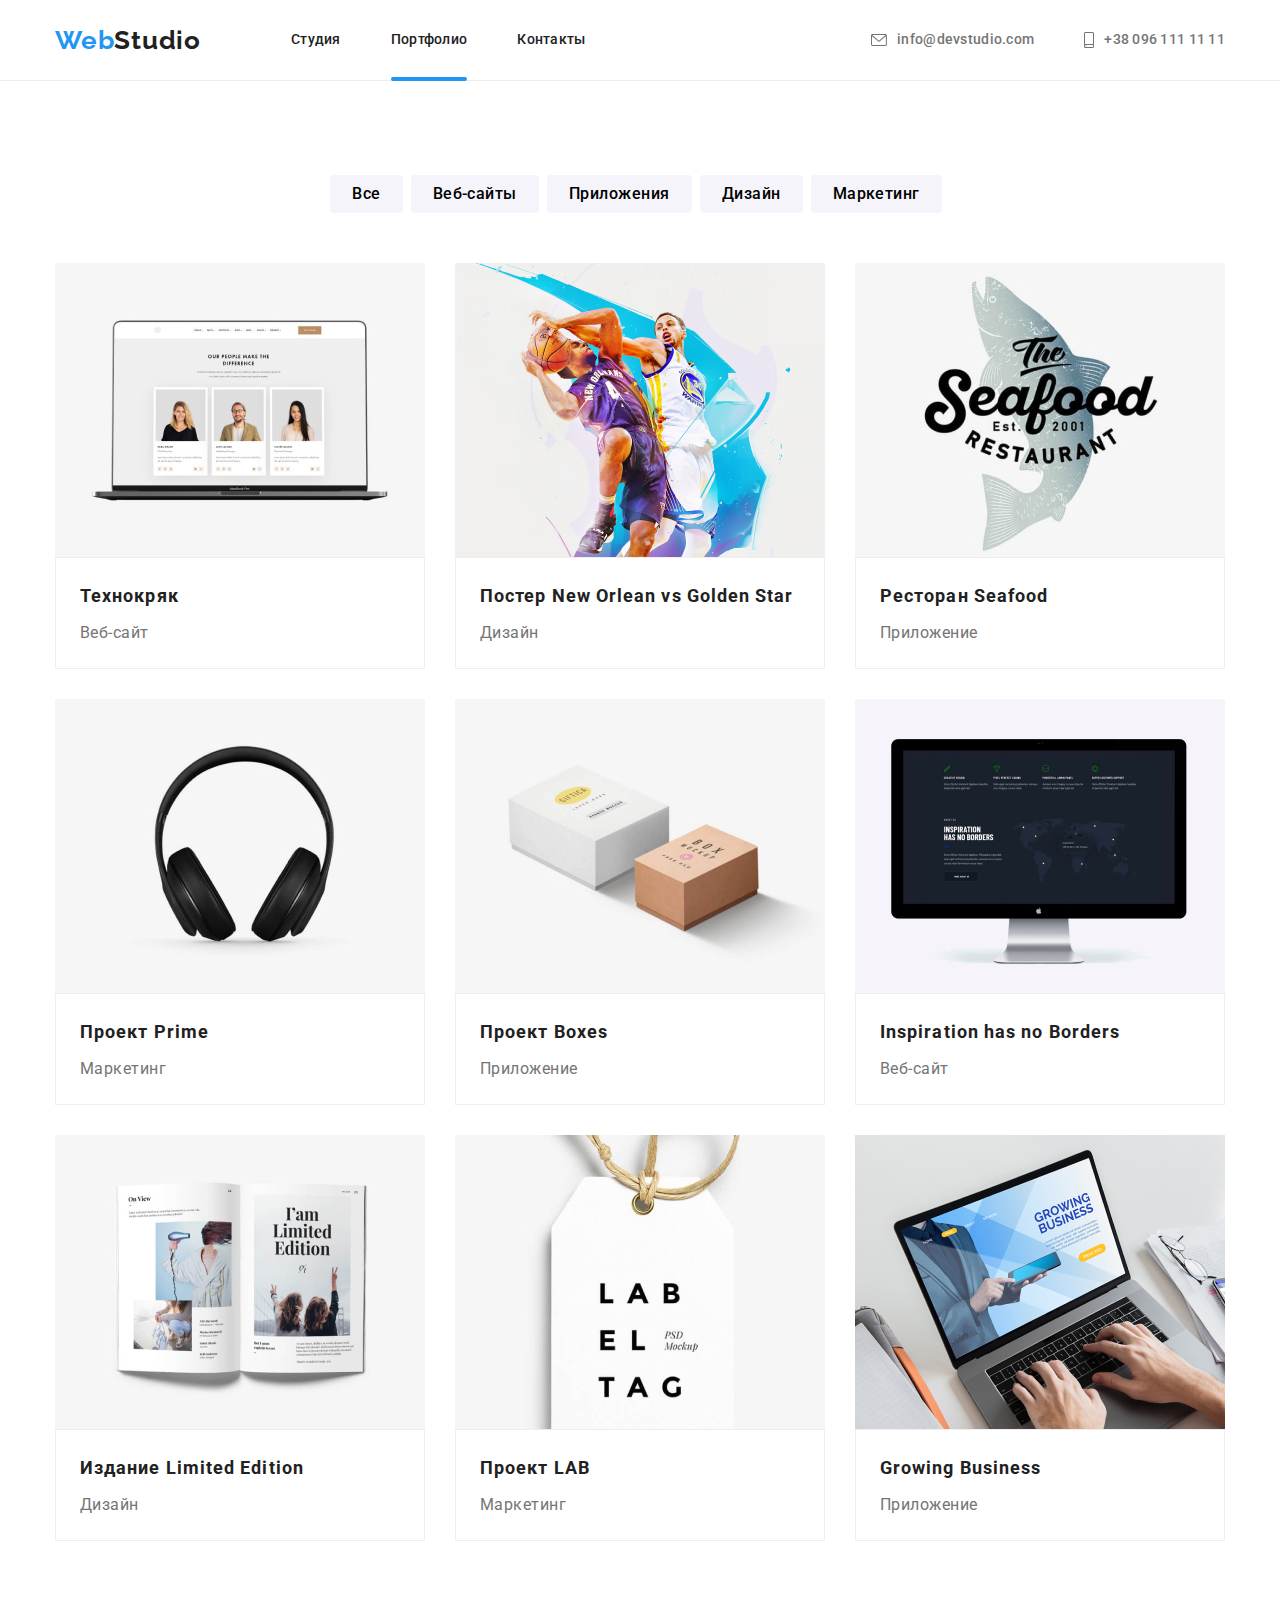
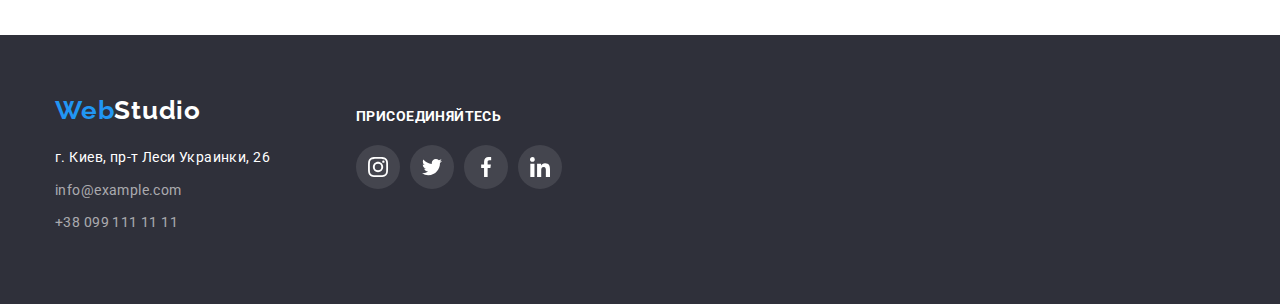
==== portfolio.html @ ad92d6ac "task 6 start" ====
<!DOCTYPE html>
<html lang="ru">
  <head>
    <meta charset="UTF-8" />
    <meta http-equiv="X-UA-Compatible" content="IE=edge" />
    <meta name="viewport" content="width=device-width, initial-scale=1.0" />
    <title>Студия</title>
    <link rel="preconnect" href="https://fonts.googleapis.com" />
    <link rel="preconnect" href="https://fonts.gstatic.com" crossorigin />
    <link
      href="https://fonts.googleapis.com/css2?family=Raleway:wght@700&family=Roboto:wght@400;500;700;900&display=swap"
      rel="stylesheet"
    />
    <link
      rel="stylesheet"
      href="https://cdnjs.cloudflare.com/ajax/libs/modern-normalize/1.1.0/modern-normalize.min.css"
    />
    <link rel="stylesheet" href="./css/styles.css" />
  </head>
  <body>
    <!--header-->
    <header class="header">
      <div class="container">
        <nav class="main-nav">
          <a href="./index.html" class="logo logo-header"
            ><span class="logo-span">Web</span>Studio</a
          >
          <ul class="nav list">
            <li class="item"><a href="./index.html" class="link">Студия</a></li>
            <li class="item">
              <a href="./portfolio.html" class="link current">Портфолио</a>
            </li>
            <li class="item"><a href="" class="link">Контакты</a></li>
          </ul>
          <ul class="nav-contakt list">
            <li class="item">
              <a href="mailto:info@devstudio.com" class="link contakt">
                <svg class="icon-header" width="16" height="12">
                  <use href="./images/icon.svg#icon-mail"></use>
                </svg>
                info@devstudio.com</a
              >
            </li>
            <li class="item">
              <a href="tel:+380961111111" class="link contakt">
                <svg class="icon-header" width="10" height="16">
                  <use href="./images/icon.svg#icon-smartphone"></use>
                </svg>
                +38 096 111 11 11</a
              >
            </li>
          </ul>
        </nav>
      </div>
    </header>
    <!--main-->
    <main>
      <!-- portfolio -->
      <section class="section">
        <div class="container">
          <h2 class="hide">Портфолио</h2>
          <ul class="portfolio-nav list">
            <li class="item">
              <button
                class="portfolio-button"
                name="button_portfolio"
                type="button"
              >
                Все
              </button>
            </li>
            <li class="item">
              <button
                class="portfolio-button"
                name="button_portfolio"
                type="button"
              >
                Веб-сайты
              </button>
            </li>
            <li class="item">
              <button
                class="portfolio-button"
                name="button_portfolio"
                type="button"
              >
                Приложения
              </button>
            </li>
            <li class="item">
              <button
                class="portfolio-button"
                name="button_portfolio"
                type="button"
              >
                Дизайн
              </button>
            </li>
            <li class="item">
              <button
                class="portfolio-button"
                name="button_portfolio"
                type="button"
              >
                Маркетинг
              </button>
            </li>
          </ul>
          <ul class="portfolio-project list">
            <li class="item">
              <div class="box">
                <img
                  src="./images/img_p.jpg"
                  alt="Технокряк"
                  width="370"
                  height="294"
                />
                <div class="description">
                  <p>
                    Технокряк это современная площадка распространения
                    коронавируса. Компании используют эту платформу для
                    цифрового шпионажа и атак на защищённые сервера конкурентов.
                  </p>
                </div>
              </div>
              <div class="portfolio-border">
                <h3 class="portfolio-title">Технокряк</h3>
                <p class="portfolio-text">Веб-сайт</p>
              </div>
            </li>
            <li class="item">
              <div class="box">
                <img
                  src="./images/img_p_1.jpg"
                  alt="Постер New Orlean vs Golden Star"
                  width="370"
                  height="294"
                />
                <div class="description">
                  <p>
                    Технокряк это современная площадка распространения
                    коронавируса. Компании используют эту платформу для
                    цифрового шпионажа и атак на защищённые сервера конкурентов.
                  </p>
                </div>
              </div>
              <div class="portfolio-border">
                <h3 class="portfolio-title">
                  Постер New Orlean vs Golden Star
                </h3>
                <p class="portfolio-text">Дизайн</p>
              </div>
            </li>
            <li class="item">
              <div class="box">
                <img
                  src="./images/img_p_2.jpg"
                  alt="Ресторан Seafood"
                  width="370"
                  height="294"
                />
                <div class="description">
                  <p>
                    Технокряк это современная площадка распространения
                    коронавируса. Компании используют эту платформу для
                    цифрового шпионажа и атак на защищённые сервера конкурентов.
                  </p>
                </div>
              </div>
              <div class="portfolio-border">
                <h3 class="portfolio-title">Ресторан Seafood</h3>
                <p class="portfolio-text">Приложение</p>
              </div>
            </li>
            <li class="item">
              <div class="box">
                <img
                  src="./images/img_p_3.jpg"
                  alt="Проект Prime"
                  width="370"
                  height="294"
                />
                <div class="description">
                  <p>
                    Технокряк это современная площадка распространения
                    коронавируса. Компании используют эту платформу для
                    цифрового шпионажа и атак на защищённые сервера конкурентов.
                  </p>
                </div>
              </div>
              <div class="portfolio-border">
                <h3 class="portfolio-title">Проект Prime</h3>
                <p class="portfolio-text">Маркетинг</p>
              </div>
            </li>
            <li class="item">
              <div class="box">
                <img
                  src="./images/img_p_4.jpg"
                  alt="Проект Boxes"
                  width="370"
                  height="294"
                />
                <div class="description">
                  <p>
                    Технокряк это современная площадка распространения
                    коронавируса. Компании используют эту платформу для
                    цифрового шпионажа и атак на защищённые сервера конкурентов.
                  </p>
                </div>
              </div>
              <div class="portfolio-border">
                <h3 class="portfolio-title">Проект Boxes</h3>
                <p class="portfolio-text">Приложение</p>
              </div>
            </li>
            <li class="item">
              <div class="box">
                <img
                  src="./images/img_p_5.jpg"
                  alt="Inspiration has no Borders"
                  width="370"
                  height="294"
                />
                <div class="description">
                  <p>
                    Технокряк это современная площадка распространения
                    коронавируса. Компании используют эту платформу для
                    цифрового шпионажа и атак на защищённые сервера конкурентов.
                  </p>
                </div>
              </div>
              <div class="portfolio-border">
                <h3 class="portfolio-title">Inspiration has no Borders</h3>
                <p class="portfolio-text">Веб-сайт</p>
              </div>
            </li>
            <li class="item">
              <div class="box">
                <img
                  src="./images/img_p_6.jpg"
                  alt="Издание Limited Edition"
                  width="370"
                  height="294"
                />
                <div class="description">
                  <p>
                    Технокряк это современная площадка распространения
                    коронавируса. Компании используют эту платформу для
                    цифрового шпионажа и атак на защищённые сервера конкурентов.
                  </p>
                </div>
              </div>
              <div class="portfolio-border">
                <h3 class="portfolio-title">Издание Limited Edition</h3>
                <p class="portfolio-text">Дизайн</p>
              </div>
            </li>
            <li class="item">
              <div class="box">
                <img
                  src="./images/img_p_7.jpg"
                  alt="Проект LAB"
                  width="370"
                  height="294"
                />
                <div class="description">
                  <p>
                    Технокряк это современная площадка распространения
                    коронавируса. Компании используют эту платформу для
                    цифрового шпионажа и атак на защищённые сервера конкурентов.
                  </p>
                </div>
              </div>
              <div class="portfolio-border">
                <h3 class="portfolio-title">Проект LAB</h3>
                <p class="portfolio-text">Маркетинг</p>
              </div>
            </li>
            <li class="item">
              <div class="box">
                <img
                  src="./images/img_p_8.jpg"
                  alt="Growing Business"
                  width="370"
                  height="294"
                />
                <div class="description">
                  <p>
                    Технокряк это современная площадка распространения
                    коронавируса. Компании используют эту платформу для
                    цифрового шпионажа и атак на защищённые сервера конкурентов.
                  </p>
                </div>
              </div>
              <div class="portfolio-border">
                <h3 class="portfolio-title">Growing Business</h3>
                <p class="portfolio-text">Приложение</p>
              </div>
            </li>
          </ul>
        </div>
      </section>
    </main>
    <!--footer-->
    <footer class="footer">
      <div class="container">
        <ul class="footer-list list">
          <li class="item">
            <a href="./index.html" class="logo"
              ><span class="logo-span">Web</span>Studio</a
            >
            <address class="address">
              <ul class="list">
                <li class="list-address">
                  <a
                    href="https://goo.gl/maps/rNsayfPr7um2PbQCA"
                    target="_blank"
                    class="link-google"
                    >г. Киев, пр-т Леси Украинки, 26
                  </a>
                </li>
                <li class="list-address">
                  <a href="mailto:info@example.com" class="link link-footer"
                    >info@example.com</a
                  >
                </li>
                <li class="list-address">
                  <a href="tel:+380991111111" class="link link-footer"
                    >+38 099 111 11 11</a
                  >
                </li>
              </ul>
            </address>
          </li>
          <li class="item">
            <h3 class="social-title">ПРИСОЕДИНЯЙТЕСЬ</h3>
            <ul class="footer-social-list list">
              <li class="footer-item-social">
                <a href="" class="link-icon-footer">
                  <svg class="icon-footer">
                    <use href="./images/icon.svg#icon-instagram"></use>
                  </svg>
                </a>
              </li>
              <li class="footer-item-social">
                <a href="" class="link-icon-footer">
                  <svg class="icon-footer">
                    <use href="./images/icon.svg#icon-twitter"></use>
                  </svg>
                </a>
              </li>
              <li class="footer-item-social">
                <a href="" class="link-icon-footer">
                  <svg class="icon-footer">
                    <use href="./images/icon.svg#icon-facebook"></use>
                  </svg>
                </a>
              </li>
              <li class="footer-item-social">
                <a href="" class="link-icon-footer">
                  <svg class="icon-footer">
                    <use href="./images/icon.svg#icon-linkedin"></use>
                  </svg>
                </a>
              </li>
            </ul>
          </li>
        </ul>
      </div>
    </footer>
    <script src="./js/modal.js"></script>
  </body>
</html>
---- css/styles.css ----
:root {
  --main-text-color: #212121;
  --second-text-color: #757575;
  --blue-color: #2196f3;
  --white-color: #fff;
  --background-color: #2f303a;
  --footer-link-color: rgba(255, 255, 255, 0.6);
  --main-background-color: #e5e5e5;
  --second-background-color: #f5f4fa;
  --header-border-color: #ececec;
  --portfolio-border-color: #eee;
  --social-team-color: #afb1b8;
  --social-footer-color: rgba(255, 255, 255, 0.1);
  --order-background-color: #c4c4c4;
  --backdrop-background-color: rgba(0, 0, 0, 0.2);
  --project-name-background-color: rgba(47, 48, 58, 0.8);
}
body {
  font-family: "Roboto", sans-serif;
  color: var(--main-text-color);
  background-color: var(--white-color);
}
/* Утиліти */
:active,
:hover,
:focus {
  outline: 0;
  outline-offset: 0;
}

h2,
h3,
h4,
h5 {
  font-size: 100%;
  font-weight: normal;
}
.list {
  padding: 0;
  margin: 0;
  list-style: none;
}
.container {
  margin-left: auto;
  margin-right: auto;
  padding-left: 15px;
  padding-right: 15px;
  width: 1200px;
}
.section {
  padding-top: 94px;
  padding-bottom: 94px;
}
/* button */
.portfolio-button {
  font-weight: 500;
  font-size: 16px;
  line-height: 1.62;
  text-align: center;
  letter-spacing: 0.03em;
  border-radius: 4px;
  border: none;
  cursor: pointer;
  padding-left: 22px;
  padding-right: 22px;
  padding-top: 6px;
  padding-bottom: 6px;
  background-color: var(--second-background-color);

  transition: color 250ms cubic-bezier(0.4, 0, 0.2, 1),
    background-color 250ms cubic-bezier(0.4, 0, 0.2, 1),
    box-shadow 250ms cubic-bezier(0.4, 0, 0.2, 1),
    border-radius 250ms cubic-bezier(0.4, 0, 0.2, 1);
}

.portfolio-button:hover,
.portfolio-button:focus {
  color: var(--white-color);
  background-color: var(--blue-color);
  box-shadow: 0px 3px 1px rgba(0, 0, 0, 0.1), 0px 1px 2px rgba(0, 0, 0, 0.08),
    0px 2px 2px rgba(0, 0, 0, 0.12);
  border-radius: 4px;
}
.order-button {
  font-weight: 700;
  font-size: 16px;
  line-height: 1.16;
  letter-spacing: 0.06em;
  box-shadow: 0px 4px 4px rgba(0, 0, 0, 0.15);
  border-radius: 4px;
  border: none;
  cursor: pointer;
  min-width: 200px;
  min-height: 50px;
  padding: 10px 32px;
  color: var(--white-color);
  background-color: var(--blue-color);
}
/* header */

.header {
  border-bottom: 1px solid var(--header-border-color);
}

.main-nav {
  font-weight: 500;
  font-size: 14px;
  line-height: 1.14;
  letter-spacing: 0.02em;
  display: flex;
  align-items: center;
}
.nav {
  display: flex;
  margin-left: 90px;
}
.nav .item:not(:last-child) {
  margin-right: 50px;
}
.main-nav .link {
  display: block;
  padding-top: 32px;
  padding-bottom: 32px;
}
.current {
  position: relative;
}

.current::after {
  content: "";

  position: absolute;
  left: 0;
  bottom: -1px;
  display: block;
  width: 100%;

  height: 4px;
  border-radius: 2px;
  background-color: var(--blue-color);
}
.hide {
  display: none;
}

.link {
  color: var(--main-text-color);
  text-decoration: none;

  transition: fill 250ms cubic-bezier(0.4, 0, 0.2, 1),
    color 250ms cubic-bezier(0.4, 0, 0.2, 1);
}
.link:hover,
.link:focus {
  color: var(--blue-color);
  fill: var(--blue-color);
}
.nav-contakt,
.nav-contakt .link {
  display: flex;
  margin-left: auto;
  align-items: center;
}

.nav-contakt .item:not(:last-child) {
  margin-right: 50px;
}
.contakt {
  color: var(--second-text-color);
  fill: var(--second-text-color);
}
.icon-header {
  margin-right: 10px;
}

/* portfolio */
.portfolio-nav {
  margin-bottom: 50px;
  display: flex;
  justify-content: center;
}
.portfolio-nav .item {
  margin-right: 8px;
}
.portfolio-project {
  display: flex;
  flex-wrap: wrap;
  position: relative;
}

.portfolio-project img {
  display: block;
}
.portfolio-project .item {
  /* width: calc(100%-60px / 3); */

  margin-right: 30px;
  margin-bottom: 30px;
  cursor: pointer;
  width: 370px;

  transition: box-shadow 250ms cubic-bezier(0.4, 0, 0.2, 1);
}

.portfolio-project .item:hover {
  box-shadow: 0px 1px 1px rgba(0, 0, 0, 0.12), 0px 4px 4px rgba(0, 0, 0, 0.06),
    1px 4px 6px rgba(0, 0, 0, 0.16);
}
.box {
  overflow: hidden;
  position: relative;
}

.description {
  margin: 0;
  padding: 0;
  top: 0;
  left: 0;
  width: 100%;
  height: 100%;
  content: "";
  position: absolute;
  background-color: rgba(33, 150, 243, 0.9);

  opacity: 0;
  transform: translateY(+100%);
  transition: transform 250ms cubic-bezier(0.4, 0, 0.2, 1),
    opacity 250ms cubic-bezier(0.4, 0, 0.2, 1);
}

.item:hover .description {
  transform: translateY(0);
  opacity: 1;
}
.description > p {
  margin: 0;
  font-size: 18px;
  line-height: 1.55;
  letter-spacing: 0.03em;
  color: var(--white-color);
  padding-left: 24px;
  padding-right: 24px;
  padding-top: 63px;
  padding-bottom: 63px;
}

.portfolio-border {
  border: 1px solid var(--portfolio-border-color);
  padding-left: 24px;
  padding-right: 24px;
  padding-top: 20px;
  padding-bottom: 20px;
}
.portfolio-project .item:nth-child(3n) {
  margin-right: 0;
}
.portfolio-project .item:nth-last-child(-n + 3) {
  margin-bottom: 0;
}
.portfolio-title {
  margin-top: 0px;
  margin-bottom: 4px;
  font-weight: 700;
  font-size: 18px;
  line-height: 2;
  letter-spacing: 0.06em;
}
.portfolio-text {
  margin-bottom: 0px;
  margin-top: 0;
  font-size: 16px;
  line-height: 1.87;
  letter-spacing: 0.03em;
  color: var(--second-text-color);
}
/* order */
.order {
  padding-top: 200px;
  padding-bottom: 200px;
  background-repeat: no-repeat;
  background-position: center;
  background-size: cover;
  text-align: center;
  margin-left: auto;
  margin-right: auto;
  max-width: 1600px;
  min-height: 600px;
  background-image: linear-gradient(
      to right,
      rgba(47, 48, 58, 0.4),
      rgba(47, 48, 58, 0.4)
    ),
    url("../images/bg-hero.jpg");
  background-color: var(--order-background-color);
}
.order-title {
  margin-top: 0;
  margin-bottom: 30px;
  font-weight: 900;
  font-size: 44px;
  line-height: 1.36;
  letter-spacing: 0.06em;
  text-transform: uppercase;
  color: var(--white-color);
}
.section-title {
  margin-top: 0;
  margin-bottom: 50px;
  font-weight: 700;
  font-size: 36px;
  line-height: 1.16;
  text-align: center;
  letter-spacing: 0.03em;
}

.backdrop.is-hidden {
  opacity: 0;
  pointer-events: none;
}
.backdrop.is-hidden .modal {
  transform: translate(-50%, -50%) scale(1.1);
}
.backdrop {
  position: fixed;
  top: 0;
  left: 0;
  width: 100%;
  height: 100%;
  z-index: 99;

  background-color: var(--backdrop-background-color);

  opacity: 1;
  transition: opacity 250ms cubic-bezier(0.4, 0, 0.2, 1);
}
.modal {
  position: absolute;
  top: 50%;
  left: 50%;
  transform: translate(-50%, -50%) scale(1);
  transition: transform 250ms cubic-bezier(0.4, 0, 0.2, 1);

  width: 528px;
  height: 581px;

  background-color: var(--white-color);
}

.close-icon {
  width: 30px;
  height: 30px;
}
.button-modal {
  display: flex;
  margin-left: auto;
  margin-right: 8px;
  margin-top: 8px;

  border-radius: 50%;
  border: none;
  padding: 0;
  background: none;
  cursor: pointer;
}
/* our strengths */

.section.strengths {
  padding-bottom: 0;
}

.strengths-title {
  margin-top: 0;
  margin-bottom: 10px;
  font-weight: 700;
  font-size: 14px;
  line-height: 1.14;
  letter-spacing: 0.03em;
  text-transform: uppercase;
}
.strengths-text {
  margin-top: 0;
  margin-bottom: 0;
  font-size: 14px;
  line-height: 1.71;
  letter-spacing: 0.03em;
  color: var(--second-text-color);
}
.strengths-list {
  display: flex;
  flex-wrap: wrap;
}
.strengths-list .item {
  width: 270px;
}

.strengths-list .item:not(:last-child) {
  margin-right: 30px;
}

.icon-strengths-fon {
  display: flex;
  justify-content: center;
  align-items: center;

  padding: 0;
  border: none;
  background: var(--second-background-color);
  height: 120px;
  width: 270px;
  margin-bottom: 30px;
  cursor: pointer;
}
.icon-strengths {
  width: 70px;
  height: 70px;
}
/* .icon-strengths-fon:hover {
  box-shadow: 0px 1px 1px rgba(0, 0, 0, 0.12), 0px 4px 4px rgba(0, 0, 0, 0.06),
    1px 4px 6px rgba(0, 0, 0, 0.16);
} */
/* .strengths-list .item::before {
  display: block;
  content: "";
  height: 120px;
  background: var(--second-background-color);
  background-size: 70px 70px;
  background-repeat: no-repeat;
  background-position: center;
  margin-bottom: 30px;
}

.strengths-list .item:nth-child(1)::before {
  background-image: url("../images/antenna.svg");
}
.strengths-list .item:nth-child(2)::before {
  background-image: url("../images/clock.svg");
}
.strengths-list .item:nth-child(3)::before {
  background-image: url("../images/diagram.svg");
}
.strengths-list .item:nth-child(4)::before {
  background-image: url("../images/astronaut.svg");
} */
/* project */
.project-list {
  display: flex;
  flex-wrap: wrap;
}
.project-list .item {
  width: 370px;
  height: 294px;

  margin-right: 30px;
  margin-bottom: 30px;
}
.project-list .item:nth-child(3n) {
  margin-right: 0;
}
.project-list .item:nth-last-child(-n + 3) {
  margin-bottom: 0;
}
.project-name {
  position: relative;
}
.project-name img {
  display: block;
}
.project-name > .project-label {
  position: absolute;

  margin: 0;
  bottom: 0;
  left: 0;
  width: 100%;
  height: 70px;
  padding-top: 27px;
  padding-bottom: 27px;

  text-align: center;
  color: var(--white-color);
  font-weight: 700;
  font-size: 14px;
  line-height: 1.35;
  text-align: center;
  letter-spacing: 0.03em;
  text-transform: uppercase;

  background-color: var(--project-name-background-color);
}
/* team */
.team {
  background-color: var(--second-background-color);
}

.team img {
  display: block;
}
.team-text-title {
  text-align: center;
  padding-top: 30px;
  padding-bottom: 30px;
  font-size: 16px;
  line-height: 1.18;
  letter-spacing: 0.03em;
}
.social-list {
  display: flex;
  flex-wrap: wrap;
  justify-content: center;
  margin-top: 16px;
}

.item-social:nth-child(4n) {
  margin-right: 0;
}

.social-team {
  display: block;
  margin-right: 10px;
  border-radius: 50%;
  fill: var(--social-team-color);

  transition: fill 250ms cubic-bezier(0.4, 0, 0.2, 1),
    background-color 250ms cubic-bezier(0.4, 0, 0.2, 1);
}

.icon-team {
  display: block;
  padding-top: 12px;
  padding-bottom: 12px;
  width: 44px;
  height: 44px;
}
.social-team:hover,
.social-team:focus {
  fill: var(--white-color);
  background-color: var(--blue-color);
}

.team-title {
  margin-top: 0;
  margin-bottom: 10px;
  font-weight: 500;

  color: var(--main-text-color);
}
.team-text {
  margin-bottom: 0px;
  margin-top: 0px;
  color: var(--second-text-color);
}
.team-list {
  display: flex;
  flex-wrap: wrap;
}
.team-list .item {
  background-color: var(--white-color);
  box-shadow: 0px 1px 3px rgba(0, 0, 0, 0.12), 0px 1px 1px rgba(0, 0, 0, 0.14),
    0px 2px 1px rgba(0, 0, 0, 0.2);
  border-radius: 0px 0px 4px 4px;
  margin-right: 30px;
  margin-bottom: 30px;
}
.team-list .item:nth-child(4n) {
  margin-right: 0;
}
.team-list .item:nth-last-child(-n + 4) {
  margin-bottom: 0;
}
/* client */
.client-list {
  display: flex;
  flex-wrap: wrap;
  justify-content: center;
}

.item-client {
  display: flex;
  justify-content: center;
  align-items: center;
  margin-right: 30px;
}

.link-icon-client {
  fill: var(--social-team-color);
  border: 1px solid var(--social-team-color);
  border-radius: 4px;

  transition: fill 250ms cubic-bezier(0.4, 0, 0.2, 1),
    border-color 250ms cubic-bezier(0.4, 0, 0.2, 1);
}
.icon-client {
  display: block;
  padding-top: 23px;
  padding-bottom: 23px;
  width: 170px;
  height: 92px;
}
.item-client:nth-child(6n) {
  margin-right: 0;
}
.link-icon-client:hover,
.link-icon-client:focus {
  fill: var(--blue-color);
  border-color: var(--blue-color);
}

/* footer */
.footer {
  padding-top: 60px;
  padding-bottom: 60px;
  background-color: var(--background-color);
}

.address {
  margin-top: 20px;
  font-style: normal;
  font-size: 14px;
  line-height: 1.71;
  letter-spacing: 0.03em;
}
.list-address {
  margin-top: 0;
  margin-bottom: 9px;
}

.link-google {
  color: var(--white-color);
  text-decoration: none;
}
.link-footer {
  color: var(--footer-link-color);
}

.logo {
  font-family: "Raleway", sans-serif;
  font-weight: 700;
  font-size: 26px;
  line-height: 1.19;
  letter-spacing: 0.03em;
  color: var(--white-color);
  text-decoration: none;
}

.logo-span {
  color: var(--blue-color);
}
.logo-header {
  color: var(--main-text-color);
}

.social-title {
  font-weight: 700;
  font-size: 14px;
  line-height: 1.14;
  letter-spacing: 0.03em;
  text-transform: uppercase;
  color: var(--white-color);
}
.footer-list .item {
  width: 271px;
  margin-right: 30px;
}

.footer-list {
  display: flex;
}

.footer-social-list {
  display: flex;
  flex-wrap: wrap;
  margin-top: 20px;
}

.footer-item-social {
  display: flex;
  margin-right: 10px;
  width: 44px;
  height: 44px;
  align-items: center;
  justify-content: center;
}

.footer-item-social:nth-child(4n) {
  margin-right: 0;
}
.link-icon-footer {
  display: block;
  fill: var(--white-color);
  background-color: var(--social-footer-color);
  border-radius: 50%;

  transition: background-color 250ms cubic-bezier(0.4, 0, 0.2, 1);
}

.icon-footer {
  display: block;
  padding-top: 12px;
  padding-bottom: 12px;
  width: 44px;
  height: 44px;
}
.link-icon-footer:hover,
.link-icon-footer:focus {
  background-color: var(--blue-color);
}
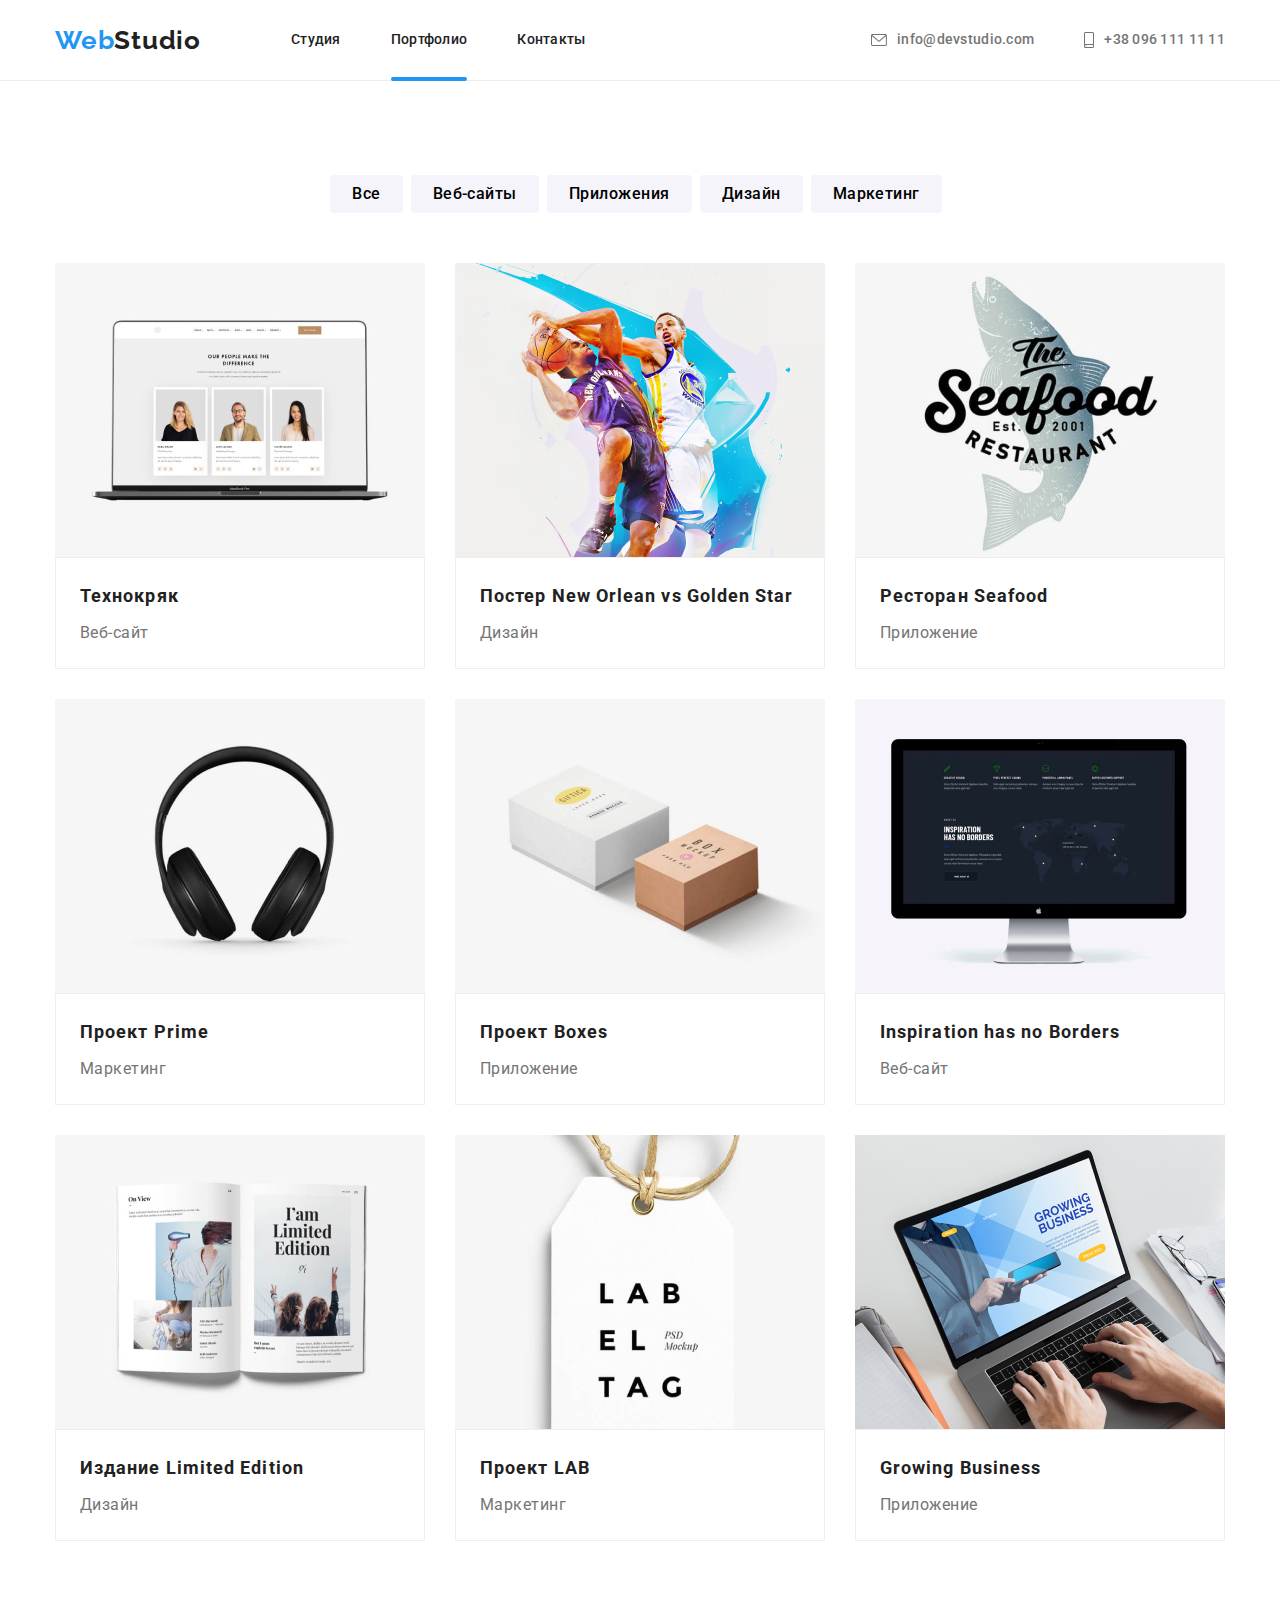
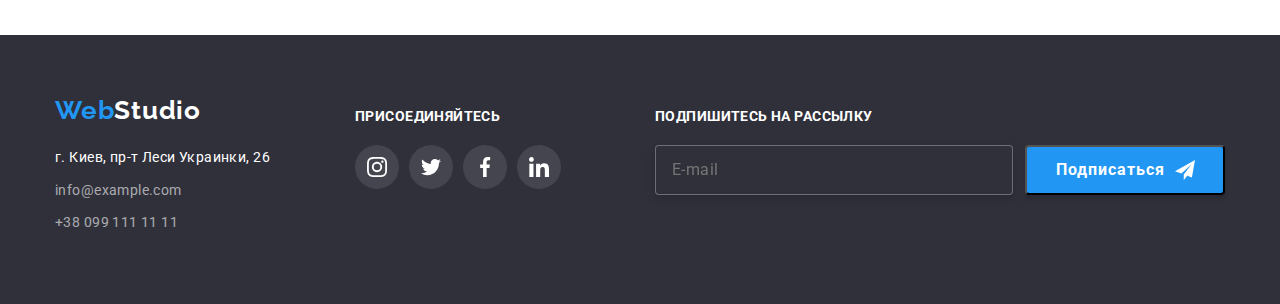
==== commit 7c08c6ac: "task 6 finish" ====
--- a/portfolio.html
+++ b/portfolio.html
@@ -366,6 +366,24 @@
               </li>
             </ul>
           </li>
+           <li class="item-form">
+             <form>
+                <p class="social-title">Подпишитесь на рассылку</p>
+            <ul class="footer-form list">
+              <li class="footer-item-form">
+                <label class="label-footer">
+                <input type="email" placeholder="E-mail">
+                </label>       
+                <button class="button-footer" type="submit">Подписаться
+                  <svg class="icon-button-footer">
+                    <use href="./images/icon.svg#icon-send"></use>
+                  </svg>
+                </button>        
+                </li>
+                </ul>
+              </form>
+            </ul>
+          </li>
         </ul>
       </div>
     </footer>
--- a/css/styles.css
+++ b/css/styles.css
@@ -344,6 +344,9 @@
   height: 581px;
 
   background-color: var(--white-color);
+  box-shadow: 0px 1px 3px rgba(0, 0, 0, 0.12), 0px 1px 1px rgba(0, 0, 0, 0.14),
+    0px 2px 1px rgba(0, 0, 0, 0.2);
+  border-radius: 4px;
 }
 
 .close-icon {
@@ -361,6 +364,136 @@
   padding: 0;
   background: none;
   cursor: pointer;
+}
+
+.button-modal:hover,
+.button-modal:focus {
+  fill: var(--blue-color);
+}
+
+.form {
+  margin-left: 40px;
+  margin-right: 40px;
+
+  color: var(--second-text-color);
+}
+
+.form-input {
+  position: relative;
+  margin-bottom: 10px;
+  display: flex;
+  text-align: left;
+  flex-direction: column;
+}
+.form-input textarea,
+.form-input input {
+  padding-top: 12px;
+  padding-bottom: 12px;
+  padding-left: 42px;
+  padding-right: 16px;
+
+  border: 1px solid rgba(33, 33, 33, 0.2);
+  box-sizing: border-box;
+  border-radius: 4px;
+  resize: none;
+
+  transition: border-color 250ms cubic-bezier(0.4, 0, 0.2, 1);
+}
+
+.form-input textarea {
+  padding-left: 16px;
+}
+.form-end {
+  margin-bottom: 0;
+}
+
+.form-input:focus-within textarea,
+.form-input:focus-within input + .input-icon,
+.form-input:focus-within input {
+  fill: var(--blue-color);
+  border-color: var(--blue-color);
+}
+
+.form-input label {
+  padding-bottom: 4px;
+  font-size: 12px;
+  line-height: 1.16;
+  letter-spacing: 0.01em;
+}
+
+.title-modal {
+  font-weight: 700;
+  font-size: 20px;
+  line-height: 1.15;
+  letter-spacing: 0.03em;
+
+  margin-top: 8px;
+  margin-bottom: 12px;
+}
+
+.input-icon {
+  position: absolute;
+  left: 12px;
+  top: 49%;
+
+  width: 18px;
+  height: 18px;
+
+  transition: fill 250ms cubic-bezier(0.4, 0, 0.2, 1);
+}
+.label-checkbox {
+  display: flex;
+  align-items: center;
+
+  margin-top: 20px;
+  margin-bottom: 30px;
+  margin-left: 12px;
+}
+.checkbox-icon {
+  display: inline-block;
+  margin-right: 10px;
+
+  width: 15px;
+  height: 15px;
+
+  border: 2px solid var(--main-text-color);
+  border-radius: 4px;
+
+  transition: border-color 250ms cubic-bezier(0.4, 0, 0.2, 1),
+    background-color 250ms cubic-bezier(0.4, 0, 0.2, 1),
+    background-image 250ms cubic-bezier(0.4, 0, 0.2, 1);
+}
+
+.checkbox:checked + .checkbox-icon {
+  border-color: var(--blue-color);
+  background-color: var(--blue-color);
+  background-image: url("../images/icon-check.svg");
+  background-size: contain;
+  background-origin: border-box;
+}
+.label-checkbox a {
+  display: inline-block;
+
+  text-decoration: none;
+  border-bottom: 1px solid var(--blue-color);
+  color: var(--blue-color);
+  line-height: 0.85;
+}
+.label {
+  font-size: 14px;
+  line-height: 1.71;
+  letter-spacing: 0.03em;
+}
+.checkbox {
+  /* appearance: none; */
+  position: absolute;
+  width: 1px;
+  height: 1px;
+  margin: -1px;
+  border: 0;
+  padding: 0;
+  clip: rect(0 0 0 0);
+  overflow: hidden;
 }
 /* our strengths */
 
@@ -700,6 +833,62 @@
   width: 44px;
   height: 44px;
 }
+
+/* footer-form */
+
+.footer-form {
+  margin-top: 20px;
+}
+.button-footer {
+  margin-left: 12px;
+  padding-left: 29px;
+}
+.icon-button-footer {
+  margin-left: 10px;
+  width: 20px;
+  height: 20px;
+}
+.footer-item-form {
+  display: inline-flex;
+  align-items: center;
+}
+.footer-item-form input {
+  width: 358px;
+  height: 50px;
+  padding-left: 16px;
+  padding-right: 16px;
+
+  font-size: 16px;
+  line-height: 0.8;
+  letter-spacing: 0.03em;
+
+  border: 1px solid rgba(255, 255, 255, 0.3);
+  box-sizing: border-box;
+  filter: drop-shadow(0px 4px 4px rgba(0, 0, 0, 0.15));
+  border-radius: 4px;
+
+  background-color: var(--background-color);
+  color: rgba(255, 255, 255, 0.6);
+}
+
+.button-footer {
+  display: flex;
+  align-items: center;
+  text-align: center;
+
+  font-weight: 700;
+  font-size: 16px;
+  line-height: 1.87;
+  letter-spacing: 0.06em;
+
+  width: 200px;
+  height: 50px;
+
+  color: var(--white-color);
+  background: #2196f3;
+  box-shadow: 0px 4px 4px rgba(0, 0, 0, 0.15);
+  border-radius: 4px;
+}
 .link-icon-footer:hover,
 .link-icon-footer:focus {
   background-color: var(--blue-color);
